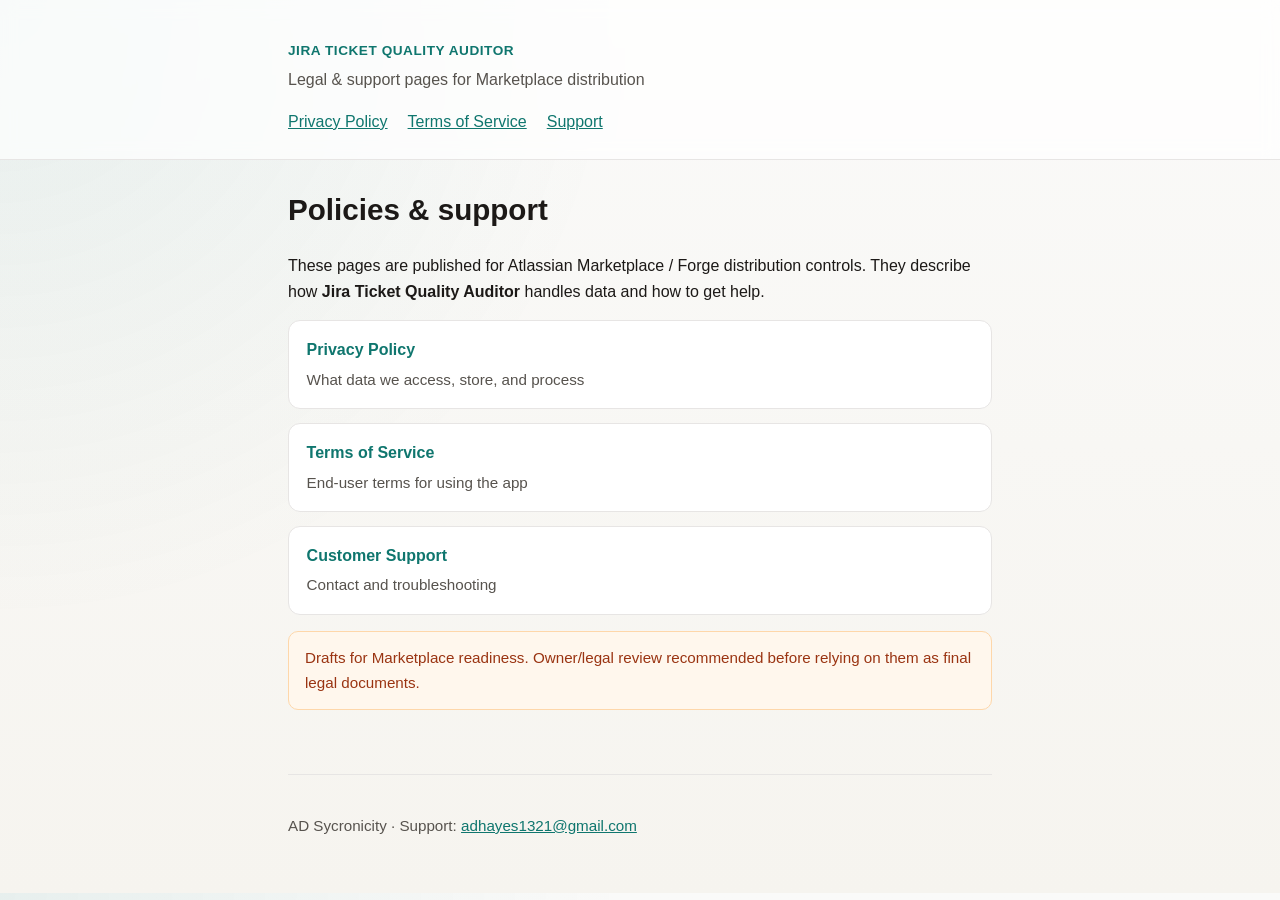
==== index.html @ e15bf725 "Publish privacy, terms, and support pages for Marketplace distribution." ====
<!DOCTYPE html>
<html lang="en">
<head>
  <meta charset="utf-8" />
  <meta name="viewport" content="width=device-width, initial-scale=1" />
  <title>Jira Ticket Quality Auditor — Legal & Support</title>
  <link rel="stylesheet" href="styles.css" />
</head>
<body>
  <header class="site-header">
    <div class="wrap">
      <p class="brand">Jira Ticket Quality Auditor</p>
      <p class="tagline">Legal &amp; support pages for Marketplace distribution</p>
      <nav>
        <a href="privacy.html">Privacy Policy</a>
        <a href="terms.html">Terms of Service</a>
        <a href="support.html">Support</a>
      </nav>
    </div>
  </header>
  <main class="wrap">
    <section>
      <h1>Policies &amp; support</h1>
      <p>
        These pages are published for Atlassian Marketplace / Forge distribution
        controls. They describe how <strong>Jira Ticket Quality Auditor</strong>
        handles data and how to get help.
      </p>
      <ul class="cards">
        <li><a href="privacy.html"><strong>Privacy Policy</strong><span>What data we access, store, and process</span></a></li>
        <li><a href="terms.html"><strong>Terms of Service</strong><span>End-user terms for using the app</span></a></li>
        <li><a href="support.html"><strong>Customer Support</strong><span>Contact and troubleshooting</span></a></li>
      </ul>
      <p class="note">
        Drafts for Marketplace readiness. Owner/legal review recommended before
        relying on them as final legal documents.
      </p>
    </section>
  </main>
  <footer class="site-footer wrap">
    <p>AD Sycronicity · Support: <a href="mailto:adhayes1321@gmail.com">adhayes1321@gmail.com</a></p>
  </footer>
</body>
</html>
---- styles.css ----
:root {
  --bg: #f6f4ef;
  --ink: #1c1917;
  --muted: #57534e;
  --accent: #0f766e;
  --card: #ffffff;
  --line: #e7e5e4;
  --max: 44rem;
}

* { box-sizing: border-box; }
body {
  margin: 0;
  font-family: "Segoe UI", "Helvetica Neue", Arial, sans-serif;
  color: var(--ink);
  background:
    radial-gradient(circle at top left, rgba(15, 118, 110, 0.08), transparent 40%),
    linear-gradient(180deg, #fafaf9, var(--bg));
  line-height: 1.6;
}
.wrap { width: min(100% - 2rem, var(--max)); margin-inline: auto; }
.site-header {
  padding: 2.5rem 0 1.5rem;
  border-bottom: 1px solid var(--line);
  background: rgba(255,255,255,0.7);
  backdrop-filter: blur(8px);
}
.brand {
  margin: 0;
  font-size: 0.85rem;
  letter-spacing: 0.04em;
  text-transform: uppercase;
  color: var(--accent);
  font-weight: 700;
}
.tagline { margin: 0.35rem 0 1rem; color: var(--muted); }
nav { display: flex; flex-wrap: wrap; gap: 0.75rem 1.25rem; }
nav a, a { color: var(--accent); }
main { padding: 2rem 0 3rem; }
h1, h2, h3 { line-height: 1.25; }
h1 { font-size: 1.85rem; margin-top: 0; }
h2 { font-size: 1.2rem; margin-top: 2rem; }
ul.cards {
  list-style: none;
  padding: 0;
  display: grid;
  gap: 0.85rem;
}
ul.cards a {
  display: block;
  text-decoration: none;
  background: var(--card);
  border: 1px solid var(--line);
  border-radius: 12px;
  padding: 1rem 1.1rem;
  color: inherit;
}
ul.cards a strong { display: block; color: var(--accent); margin-bottom: 0.25rem; }
ul.cards a span { color: var(--muted); font-size: 0.95rem; }
.note, .disclaimer {
  background: #fff7ed;
  border: 1px solid #fed7aa;
  border-radius: 10px;
  padding: 0.9rem 1rem;
  color: #9a3412;
  font-size: 0.95rem;
}
.site-footer {
  padding: 1.5rem 0 2.5rem;
  border-top: 1px solid var(--line);
  color: var(--muted);
  font-size: 0.95rem;
}
code { background: #f5f5f4; padding: 0.1rem 0.35rem; border-radius: 4px; }
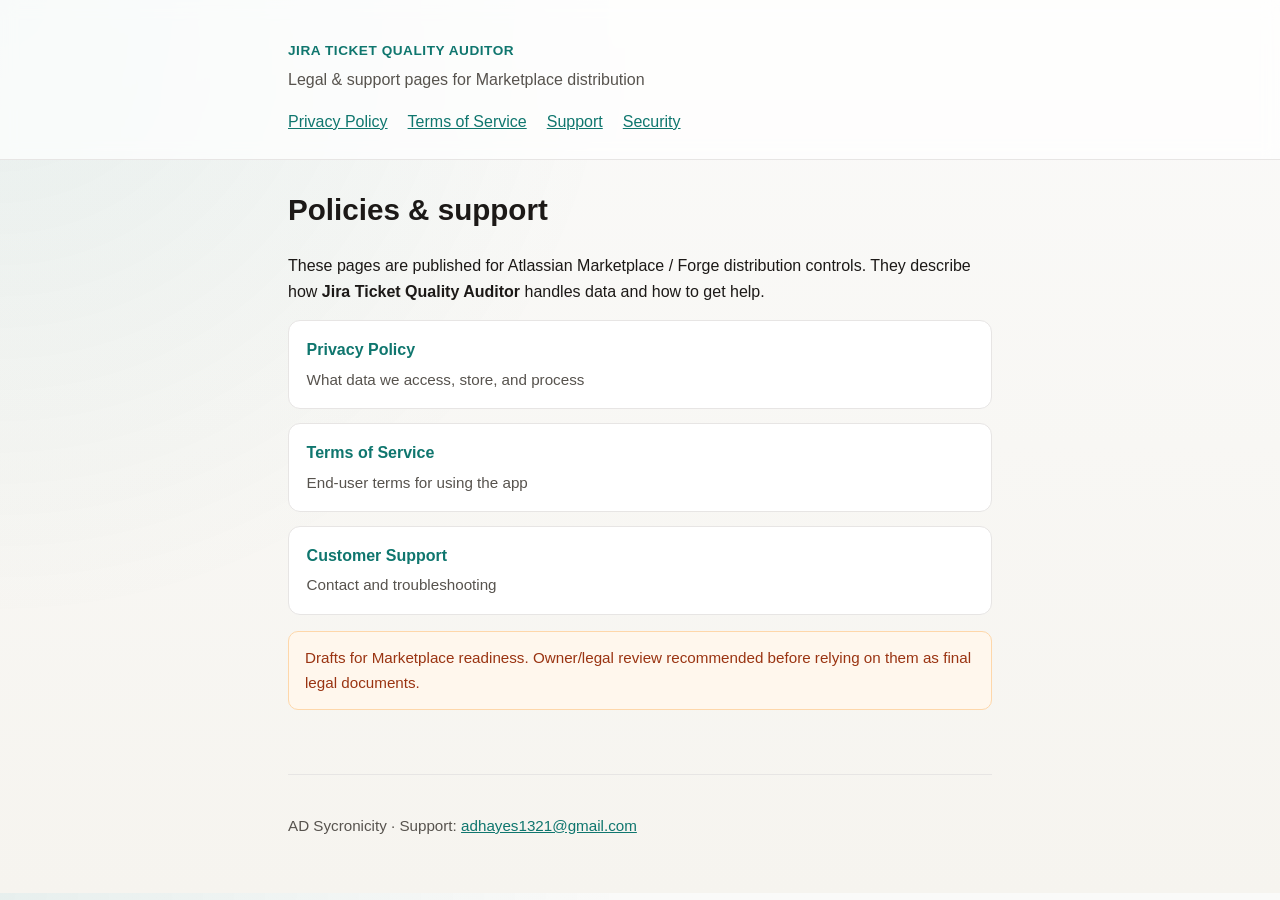
==== commit 3ccd9628: "Add security policy page for Marketplace questionnaire" ====
--- a/index.html
+++ b/index.html
@@ -15,6 +15,7 @@
         <a href="privacy.html">Privacy Policy</a>
         <a href="terms.html">Terms of Service</a>
         <a href="support.html">Support</a>
+        <a href="security.html">Security</a>
       </nav>
     </div>
   </header>
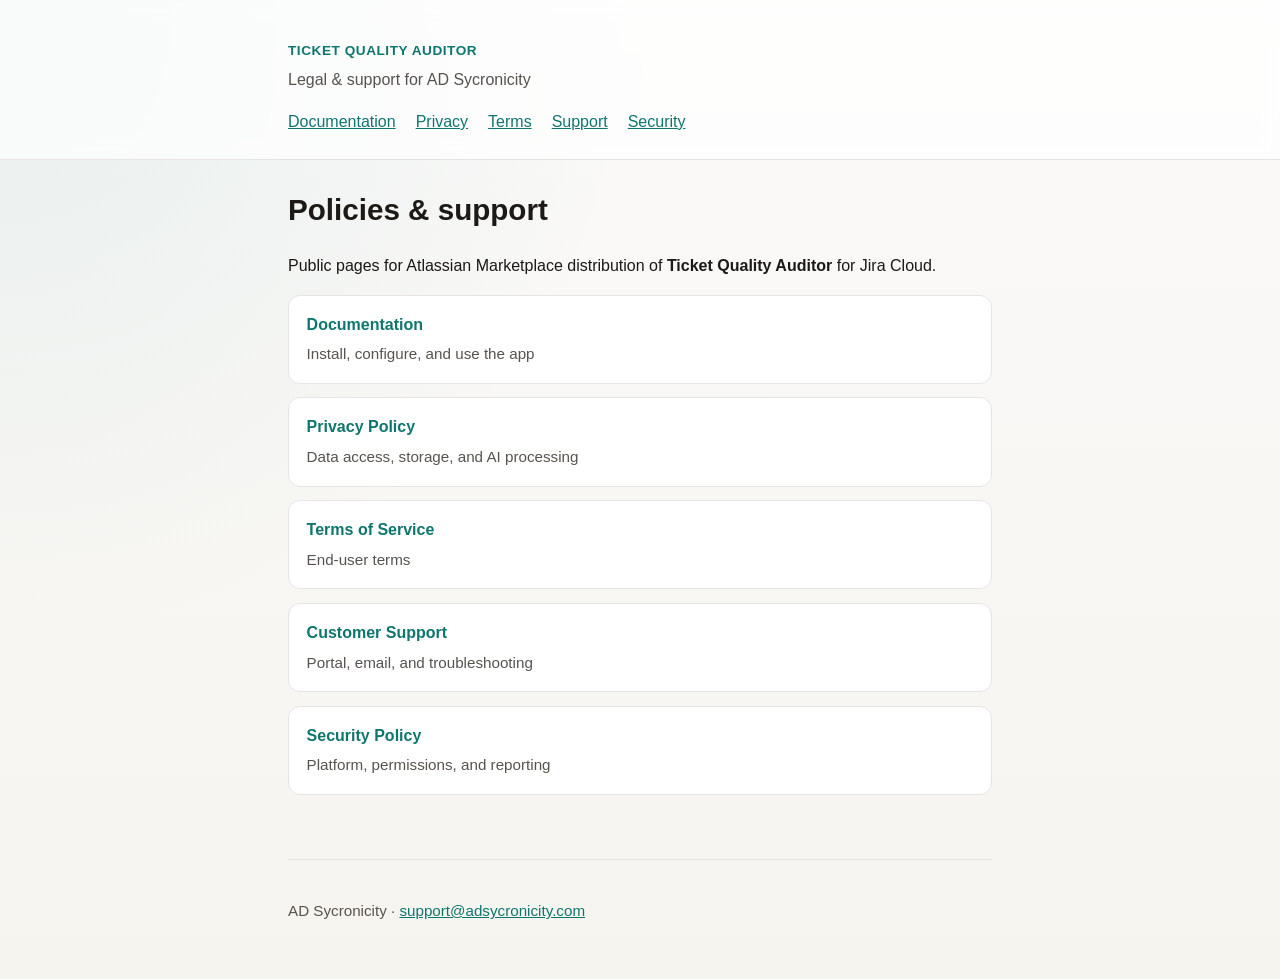
==== commit 3034b929: "Marketplace compliance: trademark-safe name and company emails. Rename to Ticket Quality Auditor, pu" ====
--- a/index.html
+++ b/index.html
@@ -3,17 +3,18 @@
 <head>
   <meta charset="utf-8" />
   <meta name="viewport" content="width=device-width, initial-scale=1" />
-  <title>Jira Ticket Quality Auditor — Legal & Support</title>
+  <title>Ticket Quality Auditor — Legal &amp; Support</title>
   <link rel="stylesheet" href="styles.css" />
 </head>
 <body>
   <header class="site-header">
     <div class="wrap">
-      <p class="brand">Jira Ticket Quality Auditor</p>
-      <p class="tagline">Legal &amp; support pages for Marketplace distribution</p>
+      <p class="brand">Ticket Quality Auditor</p>
+      <p class="tagline">Legal &amp; support for AD Sycronicity</p>
       <nav>
-        <a href="privacy.html">Privacy Policy</a>
-        <a href="terms.html">Terms of Service</a>
+        <a href="docs.html">Documentation</a>
+        <a href="privacy.html">Privacy</a>
+        <a href="terms.html">Terms</a>
         <a href="support.html">Support</a>
         <a href="security.html">Security</a>
       </nav>
@@ -23,23 +24,20 @@
     <section>
       <h1>Policies &amp; support</h1>
       <p>
-        These pages are published for Atlassian Marketplace / Forge distribution
-        controls. They describe how <strong>Jira Ticket Quality Auditor</strong>
-        handles data and how to get help.
+        Public pages for Atlassian Marketplace distribution of
+        <strong>Ticket Quality Auditor</strong> for Jira Cloud.
       </p>
       <ul class="cards">
-        <li><a href="privacy.html"><strong>Privacy Policy</strong><span>What data we access, store, and process</span></a></li>
-        <li><a href="terms.html"><strong>Terms of Service</strong><span>End-user terms for using the app</span></a></li>
-        <li><a href="support.html"><strong>Customer Support</strong><span>Contact and troubleshooting</span></a></li>
+        <li><a href="docs.html"><strong>Documentation</strong><span>Install, configure, and use the app</span></a></li>
+        <li><a href="privacy.html"><strong>Privacy Policy</strong><span>Data access, storage, and AI processing</span></a></li>
+        <li><a href="terms.html"><strong>Terms of Service</strong><span>End-user terms</span></a></li>
+        <li><a href="support.html"><strong>Customer Support</strong><span>Portal, email, and troubleshooting</span></a></li>
+        <li><a href="security.html"><strong>Security Policy</strong><span>Platform, permissions, and reporting</span></a></li>
       </ul>
-      <p class="note">
-        Drafts for Marketplace readiness. Owner/legal review recommended before
-        relying on them as final legal documents.
-      </p>
     </section>
   </main>
   <footer class="site-footer wrap">
-    <p>AD Sycronicity · Support: <a href="mailto:adhayes1321@gmail.com">adhayes1321@gmail.com</a></p>
+    <p>AD Sycronicity · <a href="mailto:support@adsycronicity.com">support@adsycronicity.com</a></p>
   </footer>
 </body>
 </html>
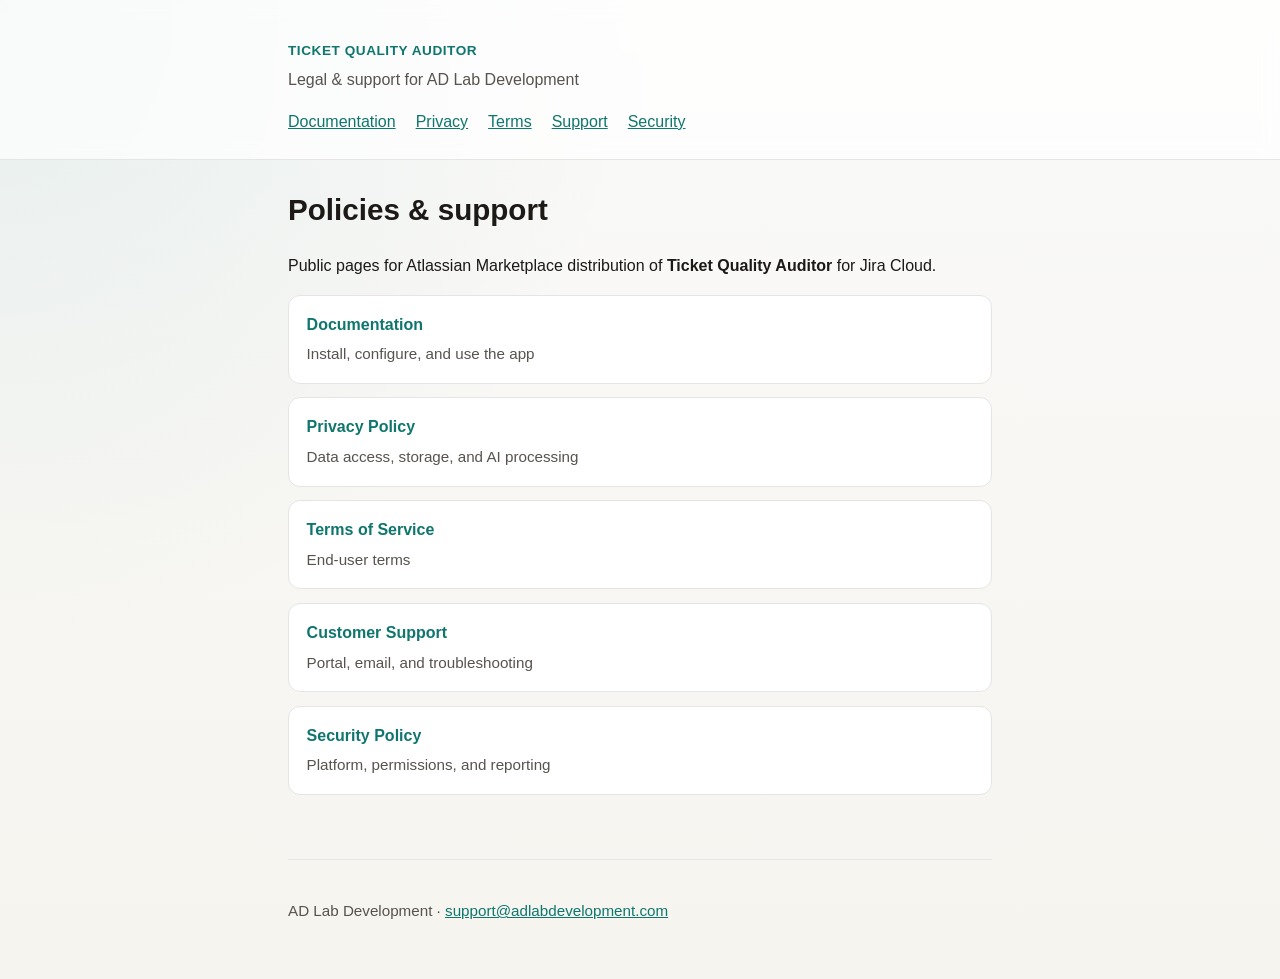
==== commit 0b6b1660: "Update vendor branding to AD Lab Development and adlabdevelopment.com." ====
--- a/index.html
+++ b/index.html
@@ -10,7 +10,7 @@
   <header class="site-header">
     <div class="wrap">
       <p class="brand">Ticket Quality Auditor</p>
-      <p class="tagline">Legal &amp; support for AD Sycronicity</p>
+      <p class="tagline">Legal &amp; support for AD Lab Development</p>
       <nav>
         <a href="docs.html">Documentation</a>
         <a href="privacy.html">Privacy</a>
@@ -37,7 +37,7 @@
     </section>
   </main>
   <footer class="site-footer wrap">
-    <p>AD Sycronicity · <a href="mailto:support@adsycronicity.com">support@adsycronicity.com</a></p>
+    <p>AD Lab Development · <a href="mailto:support@adlabdevelopment.com">support@adlabdevelopment.com</a></p>
   </footer>
 </body>
 </html>
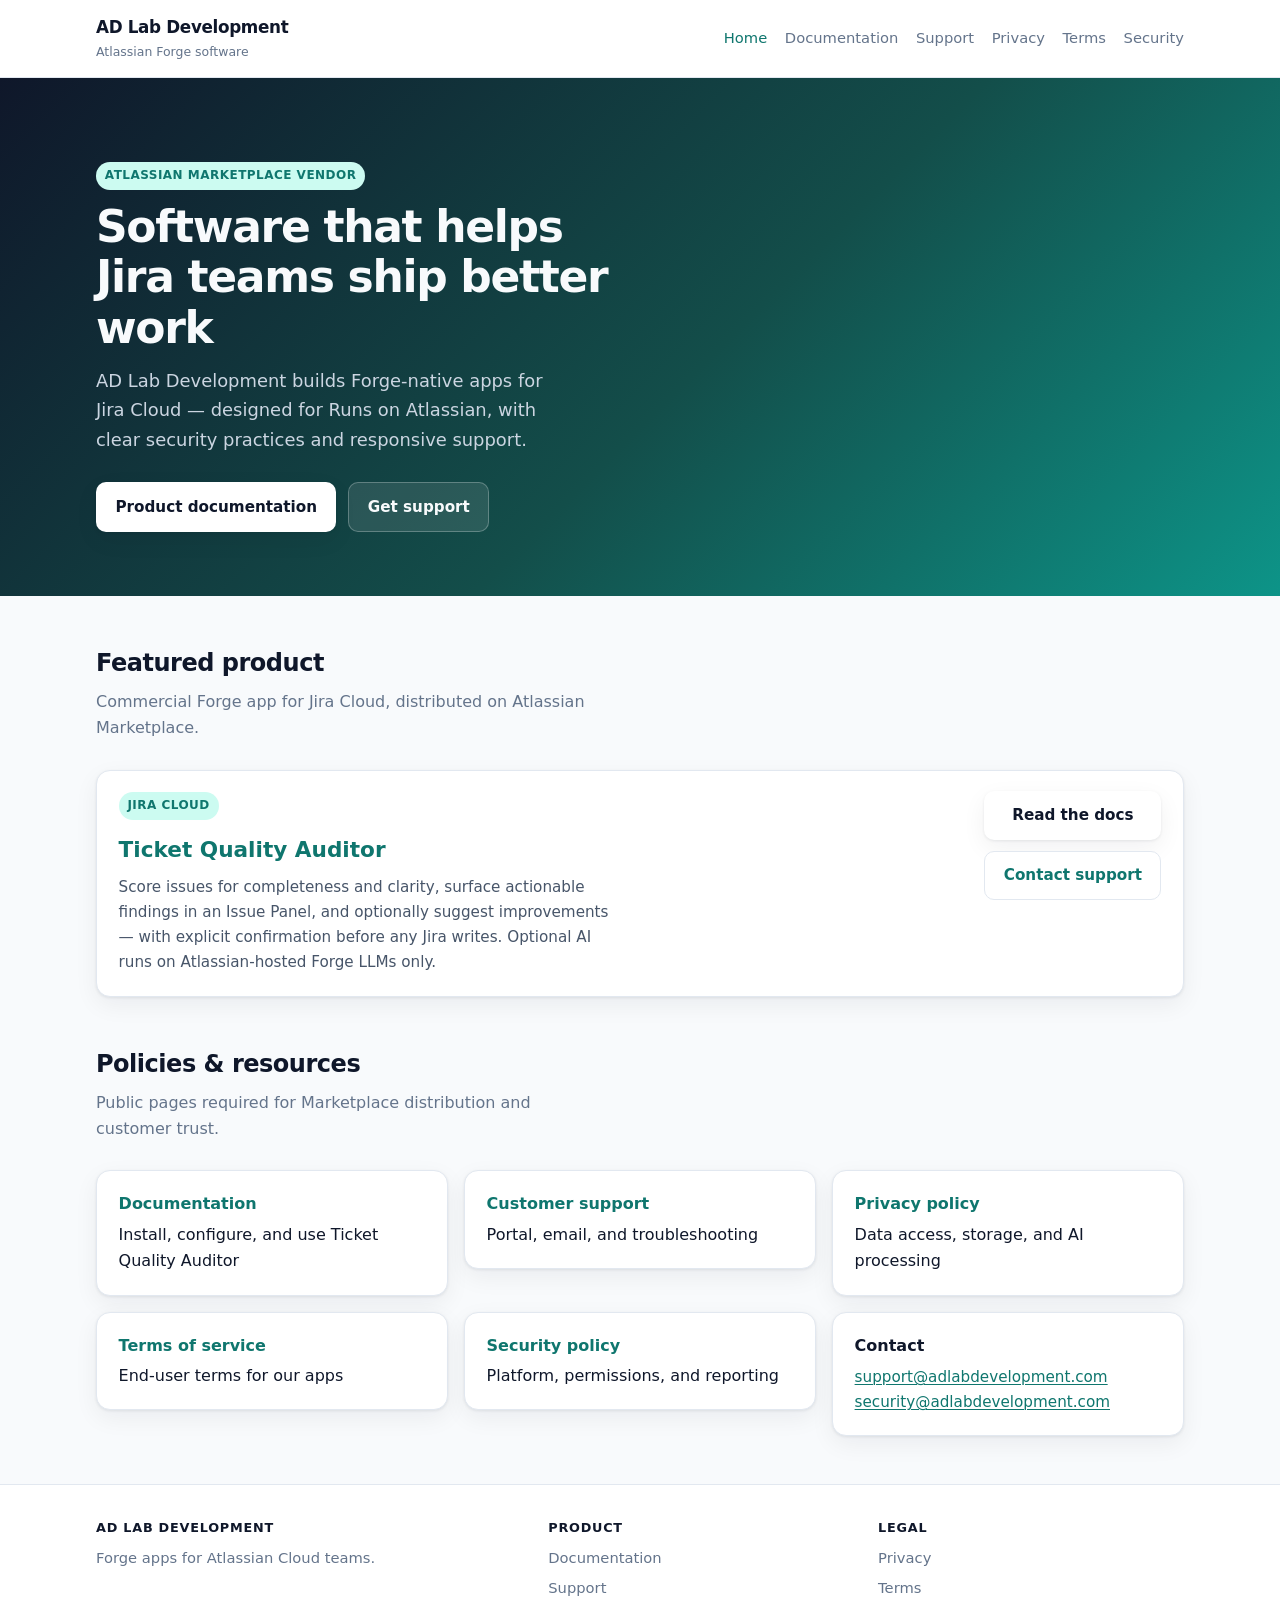
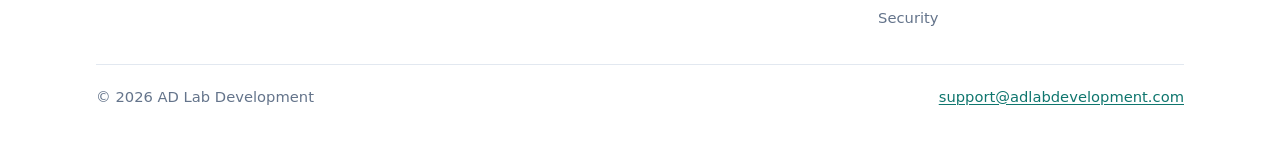
==== commit 80bb021b: "Publish professional site for GitHub Pages with custom domain CNAME." ====
--- a/index.html
+++ b/index.html
@@ -3,41 +3,107 @@
 <head>
   <meta charset="utf-8" />
   <meta name="viewport" content="width=device-width, initial-scale=1" />
-  <title>Ticket Quality Auditor — Legal &amp; Support</title>
+  <meta name="description" content="AD Lab Development builds professional Atlassian Forge apps for Jira Cloud teams." />
+  <title>AD Lab Development</title>
+  <link rel="icon" href="favicon.svg" type="image/svg+xml" />
   <link rel="stylesheet" href="styles.css" />
 </head>
 <body>
   <header class="site-header">
-    <div class="wrap">
-      <p class="brand">Ticket Quality Auditor</p>
-      <p class="tagline">Legal &amp; support for AD Lab Development</p>
+    <div class="wrap-wide inner">
+      <a class="logo" href="index.html">
+        <strong>AD Lab Development</strong>
+        <span>Atlassian Forge software</span>
+      </a>
       <nav>
+        <a href="index.html" aria-current="page">Home</a>
         <a href="docs.html">Documentation</a>
+        <a href="support.html">Support</a>
         <a href="privacy.html">Privacy</a>
         <a href="terms.html">Terms</a>
-        <a href="support.html">Support</a>
         <a href="security.html">Security</a>
       </nav>
     </div>
   </header>
-  <main class="wrap">
-    <section>
-      <h1>Policies &amp; support</h1>
-      <p>
-        Public pages for Atlassian Marketplace distribution of
-        <strong>Ticket Quality Auditor</strong> for Jira Cloud.
+
+  <section class="hero">
+    <div class="wrap-wide">
+      <p class="pill">Atlassian Marketplace vendor</p>
+      <h1>Software that helps Jira teams ship better work</h1>
+      <p class="lead">
+        AD Lab Development builds Forge-native apps for Jira Cloud — designed for
+        Runs on Atlassian, with clear security practices and responsive support.
       </p>
-      <ul class="cards">
-        <li><a href="docs.html"><strong>Documentation</strong><span>Install, configure, and use the app</span></a></li>
-        <li><a href="privacy.html"><strong>Privacy Policy</strong><span>Data access, storage, and AI processing</span></a></li>
-        <li><a href="terms.html"><strong>Terms of Service</strong><span>End-user terms</span></a></li>
-        <li><a href="support.html"><strong>Customer Support</strong><span>Portal, email, and troubleshooting</span></a></li>
-        <li><a href="security.html"><strong>Security Policy</strong><span>Platform, permissions, and reporting</span></a></li>
+      <div class="hero-actions">
+        <a class="btn btn-primary" href="docs.html">Product documentation</a>
+        <a class="btn btn-ghost" href="support.html">Get support</a>
+      </div>
+    </div>
+  </section>
+
+  <section>
+    <div class="wrap-wide">
+      <h2 class="section-title">Featured product</h2>
+      <p class="section-sub">Commercial Forge app for Jira Cloud, distributed on Atlassian Marketplace.</p>
+      <div class="card product-card">
+        <div>
+          <span class="pill">Jira Cloud</span>
+          <h3 style="margin:0.75rem 0 0.5rem;font-size:1.35rem;">Ticket Quality Auditor</h3>
+          <p style="margin:0;color:#475569;max-width:52ch;">
+            Score issues for completeness and clarity, surface actionable findings in an Issue Panel,
+            and optionally suggest improvements — with explicit confirmation before any Jira writes.
+            Optional AI runs on Atlassian-hosted Forge LLMs only.
+          </p>
+        </div>
+        <div style="display:flex;flex-direction:column;gap:0.65rem;min-width:11rem;">
+          <a class="btn btn-primary" href="docs.html" style="text-align:center;">Read the docs</a>
+          <a class="btn btn-ghost" href="support.html" style="text-align:center;color:var(--accent-dark);border-color:var(--line);background:#fff;">Contact support</a>
+        </div>
+      </div>
+    </div>
+  </section>
+
+  <section style="padding-top:0;">
+    <div class="wrap-wide">
+      <h2 class="section-title">Policies &amp; resources</h2>
+      <p class="section-sub">Public pages required for Marketplace distribution and customer trust.</p>
+      <ul class="grid grid-3" style="list-style:none;padding:0;margin:0;">
+        <li><a class="card card-link" href="docs.html"><strong>Documentation</strong><span>Install, configure, and use Ticket Quality Auditor</span></a></li>
+        <li><a class="card card-link" href="support.html"><strong>Customer support</strong><span>Portal, email, and troubleshooting</span></a></li>
+        <li><a class="card card-link" href="privacy.html"><strong>Privacy policy</strong><span>Data access, storage, and AI processing</span></a></li>
+        <li><a class="card card-link" href="terms.html"><strong>Terms of service</strong><span>End-user terms for our apps</span></a></li>
+        <li><a class="card card-link" href="security.html"><strong>Security policy</strong><span>Platform, permissions, and reporting</span></a></li>
+        <li class="card"><strong>Contact</strong><p style="margin-top:0.35rem;"><a href="mailto:support@adlabdevelopment.com">support@adlabdevelopment.com</a><br /><a href="mailto:security@adlabdevelopment.com">security@adlabdevelopment.com</a></p></li>
       </ul>
-    </section>
-  </main>
-  <footer class="site-footer wrap">
-    <p>AD Lab Development · <a href="mailto:support@adlabdevelopment.com">support@adlabdevelopment.com</a></p>
+    </div>
+  </section>
+
+  <footer class="site-footer">
+    <div class="wrap-wide footer-grid">
+      <div>
+        <h4>AD Lab Development</h4>
+        <p style="margin:0;">Forge apps for Atlassian Cloud teams.</p>
+      </div>
+      <div>
+        <h4>Product</h4>
+        <ul>
+          <li><a href="docs.html">Documentation</a></li>
+          <li><a href="support.html">Support</a></li>
+        </ul>
+      </div>
+      <div>
+        <h4>Legal</h4>
+        <ul>
+          <li><a href="privacy.html">Privacy</a></li>
+          <li><a href="terms.html">Terms</a></li>
+          <li><a href="security.html">Security</a></li>
+        </ul>
+      </div>
+    </div>
+    <div class="wrap-wide footer-bottom">
+      <span>© 2026 AD Lab Development</span>
+      <span><a href="mailto:support@adlabdevelopment.com">support@adlabdevelopment.com</a></span>
+    </div>
   </footer>
 </body>
 </html>
--- a/styles.css
+++ b/styles.css
@@ -1,74 +1,329 @@
 :root {
-  --bg: #f6f4ef;
-  --ink: #1c1917;
-  --muted: #57534e;
-  --accent: #0f766e;
-  --card: #ffffff;
-  --line: #e7e5e4;
-  --max: 44rem;
+  --bg: #f8fafc;
+  --bg-elevated: #ffffff;
+  --ink: #0f172a;
+  --muted: #64748b;
+  --accent: #0d9488;
+  --accent-dark: #0f766e;
+  --accent-soft: #ccfbf1;
+  --line: #e2e8f0;
+  --hero: linear-gradient(135deg, #0f172a 0%, #134e4a 55%, #0d9488 100%);
+  --shadow: 0 1px 3px rgba(15, 23, 42, 0.08), 0 8px 24px rgba(15, 23, 42, 0.06);
+  --radius: 14px;
+  --max: 46rem;
+  --max-wide: 68rem;
 }
 
 * { box-sizing: border-box; }
+
+html { scroll-behavior: smooth; }
+
 body {
   margin: 0;
-  font-family: "Segoe UI", "Helvetica Neue", Arial, sans-serif;
-  color: var(--ink);
-  background:
-    radial-gradient(circle at top left, rgba(15, 118, 110, 0.08), transparent 40%),
-    linear-gradient(180deg, #fafaf9, var(--bg));
-  line-height: 1.6;
-}
+  font-family: "Segoe UI", system-ui, -apple-system, BlinkMacSystemFont, "Helvetica Neue", Arial, sans-serif;
+  color: var(--ink);
+  background: var(--bg);
+  line-height: 1.65;
+  -webkit-font-smoothing: antialiased;
+}
+
+a { color: var(--accent-dark); text-decoration-thickness: 1px; text-underline-offset: 2px; }
+a:hover { color: var(--accent); }
+
 .wrap { width: min(100% - 2rem, var(--max)); margin-inline: auto; }
+.wrap-wide { width: min(100% - 2rem, var(--max-wide)); margin-inline: auto; }
+
+/* Header */
 .site-header {
-  padding: 2.5rem 0 1.5rem;
+  position: sticky;
+  top: 0;
+  z-index: 50;
+  background: rgba(255, 255, 255, 0.92);
+  backdrop-filter: blur(10px);
   border-bottom: 1px solid var(--line);
-  background: rgba(255,255,255,0.7);
-  backdrop-filter: blur(8px);
-}
-.brand {
+}
+
+.site-header .inner {
+  display: flex;
+  align-items: center;
+  justify-content: space-between;
+  gap: 1rem;
+  padding: 0.9rem 0;
+  flex-wrap: wrap;
+}
+
+.logo {
+  display: flex;
+  flex-direction: column;
+  text-decoration: none;
+  color: inherit;
+}
+
+.logo strong {
+  font-size: 1.05rem;
+  letter-spacing: -0.02em;
+  color: var(--ink);
+}
+
+.logo span {
+  font-size: 0.78rem;
+  color: var(--muted);
+  font-weight: 500;
+}
+
+nav {
+  display: flex;
+  flex-wrap: wrap;
+  gap: 0.35rem 1.1rem;
+  font-size: 0.92rem;
+  font-weight: 500;
+}
+
+nav a {
+  color: var(--muted);
+  text-decoration: none;
+}
+
+nav a:hover,
+nav a[aria-current="page"] {
+  color: var(--accent-dark);
+}
+
+/* Hero (home) */
+.hero {
+  background: var(--hero);
+  color: #f8fafc;
+  padding: 4.5rem 0 4rem;
+}
+
+.hero h1 {
+  margin: 0 0 0.75rem;
+  font-size: clamp(2rem, 5vw, 2.75rem);
+  line-height: 1.15;
+  letter-spacing: -0.03em;
+  max-width: 18ch;
+}
+
+.hero .lead {
+  margin: 0 0 1.75rem;
+  font-size: 1.12rem;
+  color: #cbd5e1;
+  max-width: 42ch;
+}
+
+.hero-actions {
+  display: flex;
+  flex-wrap: wrap;
+  gap: 0.75rem;
+}
+
+.btn {
+  display: inline-flex;
+  align-items: center;
+  justify-content: center;
+  padding: 0.7rem 1.15rem;
+  border-radius: 10px;
+  font-weight: 600;
+  font-size: 0.95rem;
+  text-decoration: none;
+  border: 1px solid transparent;
+  transition: transform 0.15s ease, box-shadow 0.15s ease;
+}
+
+.btn:hover { transform: translateY(-1px); }
+
+.btn-primary {
+  background: #ffffff;
+  color: var(--ink);
+  box-shadow: var(--shadow);
+}
+
+.btn-primary:hover { color: var(--ink); }
+
+.btn-ghost {
+  background: rgba(255, 255, 255, 0.1);
+  color: #f8fafc;
+  border-color: rgba(255, 255, 255, 0.25);
+}
+
+.btn-ghost:hover { color: #fff; background: rgba(255, 255, 255, 0.16); }
+
+/* Sections */
+section { padding: 3rem 0; }
+
+.section-title {
+  margin: 0 0 0.35rem;
+  font-size: 1.5rem;
+  letter-spacing: -0.02em;
+}
+
+.section-sub {
+  margin: 0 0 1.75rem;
+  color: var(--muted);
+  max-width: 50ch;
+}
+
+/* Cards */
+.grid {
+  display: grid;
+  gap: 1rem;
+}
+
+@media (min-width: 640px) {
+  .grid-2 { grid-template-columns: repeat(2, 1fr); }
+  .grid-3 { grid-template-columns: repeat(3, 1fr); }
+}
+
+.card {
+  background: var(--bg-elevated);
+  border: 1px solid var(--line);
+  border-radius: var(--radius);
+  padding: 1.25rem 1.35rem;
+  box-shadow: var(--shadow);
+}
+
+.card h3 {
+  margin: 0 0 0.4rem;
+  font-size: 1.05rem;
+  color: var(--accent-dark);
+}
+
+.card p {
   margin: 0;
-  font-size: 0.85rem;
+  color: var(--muted);
+  font-size: 0.95rem;
+}
+
+.card-link {
+  display: block;
+  text-decoration: none;
+  color: inherit;
+  transition: border-color 0.15s ease, transform 0.15s ease;
+}
+
+.card-link:hover {
+  border-color: #99f6e4;
+  transform: translateY(-2px);
+}
+
+.card-link strong {
+  display: block;
+  color: var(--accent-dark);
+  margin-bottom: 0.25rem;
+}
+
+.product-card {
+  display: grid;
+  gap: 1rem;
+  align-items: start;
+}
+
+@media (min-width: 720px) {
+  .product-card { grid-template-columns: 1fr auto; }
+}
+
+.pill {
+  display: inline-block;
+  font-size: 0.75rem;
+  font-weight: 700;
   letter-spacing: 0.04em;
   text-transform: uppercase;
-  color: var(--accent);
-  font-weight: 700;
-}
-.tagline { margin: 0.35rem 0 1rem; color: var(--muted); }
-nav { display: flex; flex-wrap: wrap; gap: 0.75rem 1.25rem; }
-nav a, a { color: var(--accent); }
-main { padding: 2rem 0 3rem; }
-h1, h2, h3 { line-height: 1.25; }
-h1 { font-size: 1.85rem; margin-top: 0; }
-h2 { font-size: 1.2rem; margin-top: 2rem; }
-ul.cards {
-  list-style: none;
-  padding: 0;
-  display: grid;
-  gap: 0.85rem;
-}
-ul.cards a {
-  display: block;
-  text-decoration: none;
-  background: var(--card);
-  border: 1px solid var(--line);
-  border-radius: 12px;
-  padding: 1rem 1.1rem;
-  color: inherit;
-}
-ul.cards a strong { display: block; color: var(--accent); margin-bottom: 0.25rem; }
-ul.cards a span { color: var(--muted); font-size: 0.95rem; }
-.note, .disclaimer {
-  background: #fff7ed;
-  border: 1px solid #fed7aa;
+  background: var(--accent-soft);
+  color: var(--accent-dark);
+  padding: 0.25rem 0.55rem;
+  border-radius: 999px;
+}
+
+/* Prose (legal / docs) */
+main.prose { padding: 2.5rem 0 3.5rem; }
+
+.prose h1 {
+  margin: 0 0 0.5rem;
+  font-size: clamp(1.75rem, 4vw, 2.15rem);
+  letter-spacing: -0.02em;
+  line-height: 1.2;
+}
+
+.prose .meta {
+  color: var(--muted);
+  font-size: 0.95rem;
+  margin-bottom: 1.75rem;
+}
+
+.prose h2 {
+  font-size: 1.15rem;
+  margin: 2rem 0 0.65rem;
+  color: var(--ink);
+}
+
+.prose h3 { font-size: 1rem; margin: 1.5rem 0 0.5rem; }
+
+.prose p, .prose li { color: #334155; }
+
+.prose ul, .prose ol { padding-left: 1.25rem; }
+
+.prose li { margin: 0.35rem 0; }
+
+.prose code {
+  background: #f1f5f9;
+  padding: 0.12rem 0.4rem;
+  border-radius: 5px;
+  font-size: 0.9em;
+}
+
+.note {
+  background: #f0fdfa;
+  border: 1px solid #99f6e4;
   border-radius: 10px;
   padding: 0.9rem 1rem;
-  color: #9a3412;
-  font-size: 0.95rem;
-}
+  color: #115e59;
+  font-size: 0.92rem;
+  margin-bottom: 1.5rem;
+}
+
+/* Footer */
 .site-footer {
-  padding: 1.5rem 0 2.5rem;
   border-top: 1px solid var(--line);
-  color: var(--muted);
-  font-size: 0.95rem;
-}
-code { background: #f5f5f4; padding: 0.1rem 0.35rem; border-radius: 4px; }
+  background: #fff;
+  padding: 2rem 0 2.5rem;
+  color: var(--muted);
+  font-size: 0.92rem;
+}
+
+.footer-grid {
+  display: grid;
+  gap: 1.5rem;
+}
+
+@media (min-width: 640px) {
+  .footer-grid { grid-template-columns: 1.4fr 1fr 1fr; }
+}
+
+.footer-grid h4 {
+  margin: 0 0 0.5rem;
+  font-size: 0.8rem;
+  text-transform: uppercase;
+  letter-spacing: 0.06em;
+  color: var(--ink);
+}
+
+.footer-grid ul {
+  list-style: none;
+  margin: 0;
+  padding: 0;
+}
+
+.footer-grid li { margin: 0.35rem 0; }
+
+.footer-grid a { color: var(--muted); text-decoration: none; }
+.footer-grid a:hover { color: var(--accent-dark); }
+
+.footer-bottom {
+  margin-top: 1.75rem;
+  padding-top: 1.25rem;
+  border-top: 1px solid var(--line);
+  display: flex;
+  flex-wrap: wrap;
+  gap: 0.5rem 1.25rem;
+  justify-content: space-between;
+}
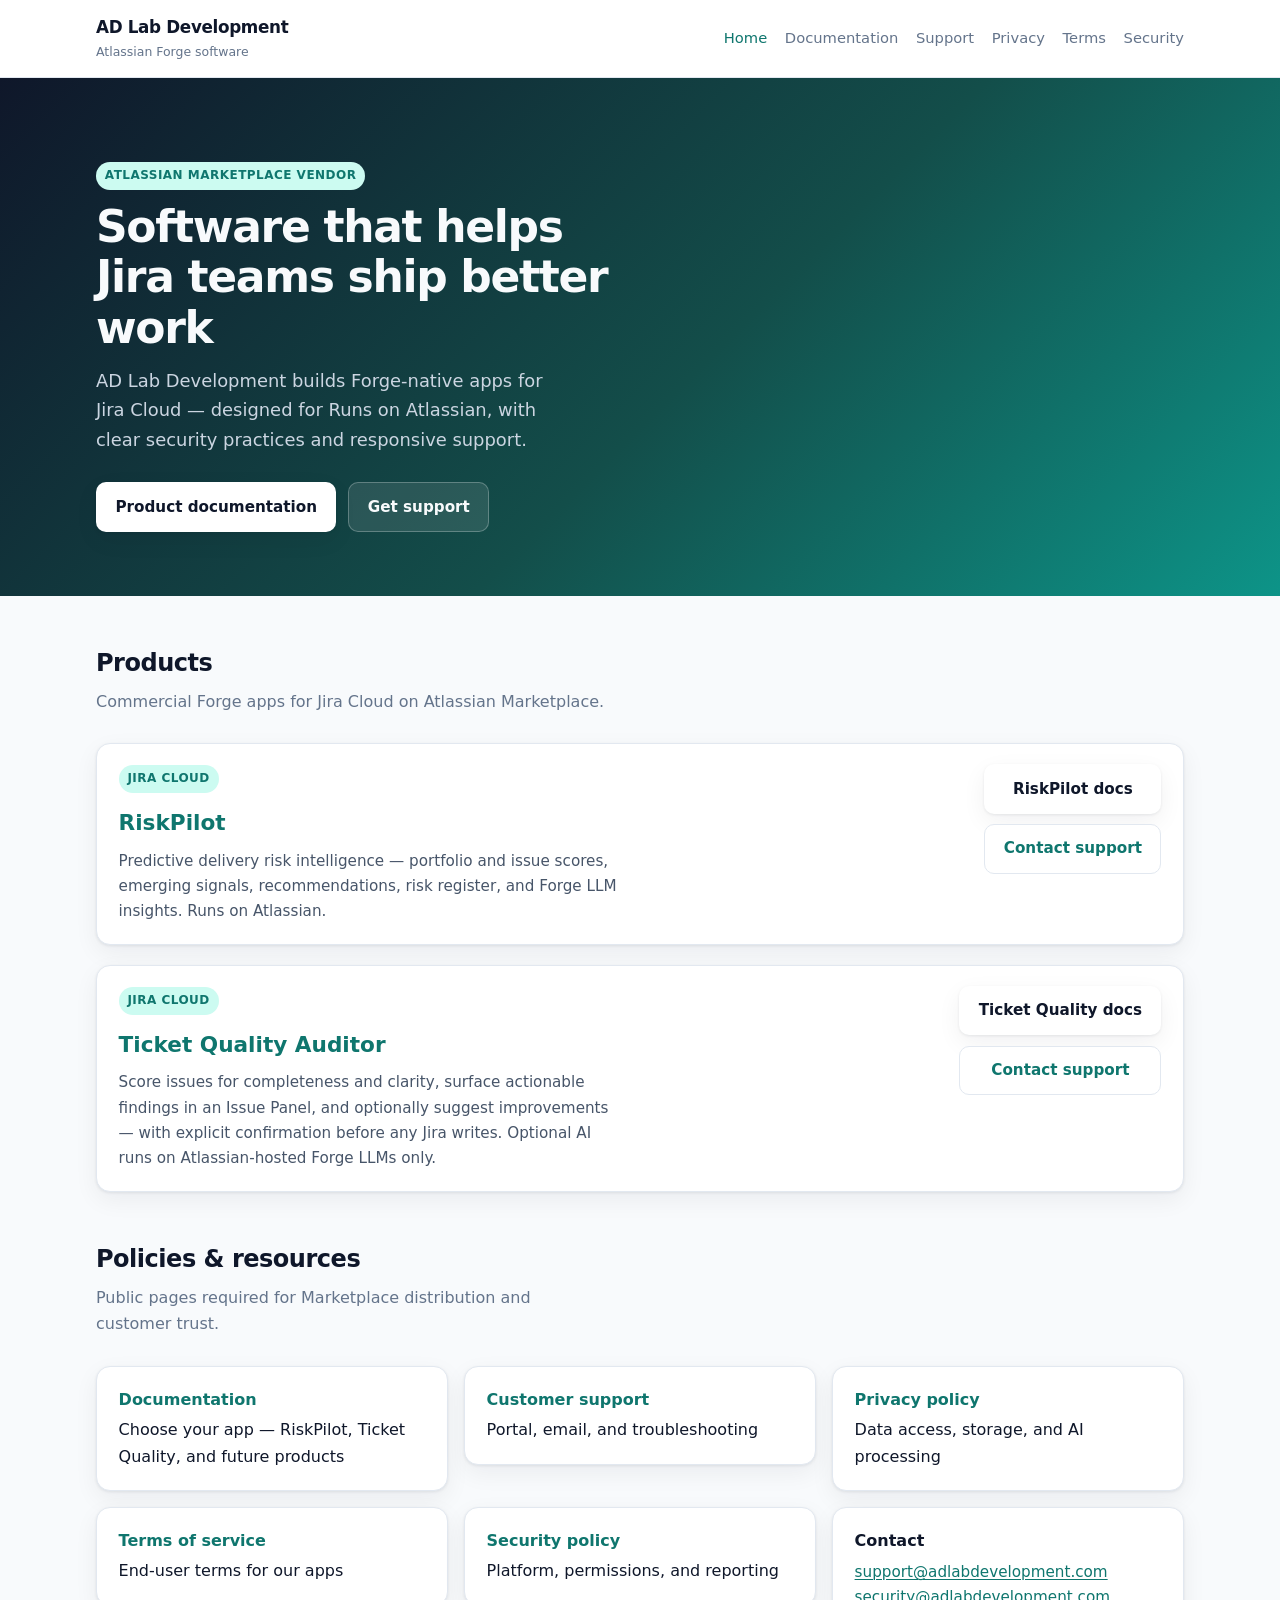
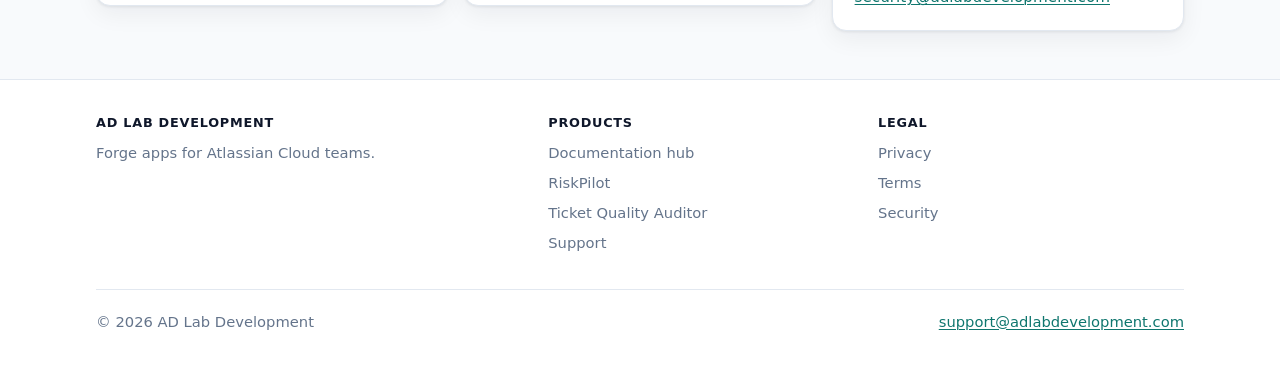
==== commit 0849c630: "Update vendor site for multi-app Marketplace listings" ====
--- a/index.html
+++ b/index.html
@@ -43,8 +43,22 @@
 
   <section>
     <div class="wrap-wide">
-      <h2 class="section-title">Featured product</h2>
-      <p class="section-sub">Commercial Forge app for Jira Cloud, distributed on Atlassian Marketplace.</p>
+      <h2 class="section-title">Products</h2>
+      <p class="section-sub">Commercial Forge apps for Jira Cloud on Atlassian Marketplace.</p>
+      <div class="card product-card" style="margin-bottom:1.25rem;">
+        <div>
+          <span class="pill">Jira Cloud</span>
+          <h3 style="margin:0.75rem 0 0.5rem;font-size:1.35rem;">RiskPilot</h3>
+          <p style="margin:0;color:#475569;max-width:52ch;">
+            Predictive delivery risk intelligence — portfolio and issue scores, emerging signals,
+            recommendations, risk register, and Forge LLM insights. Runs on Atlassian.
+          </p>
+        </div>
+        <div style="display:flex;flex-direction:column;gap:0.65rem;min-width:11rem;">
+          <a class="btn btn-primary" href="riskpilot-docs.html" style="text-align:center;">RiskPilot docs</a>
+          <a class="btn btn-ghost" href="support.html" style="text-align:center;color:var(--accent-dark);border-color:var(--line);background:#fff;">Contact support</a>
+        </div>
+      </div>
       <div class="card product-card">
         <div>
           <span class="pill">Jira Cloud</span>
@@ -56,7 +70,7 @@
           </p>
         </div>
         <div style="display:flex;flex-direction:column;gap:0.65rem;min-width:11rem;">
-          <a class="btn btn-primary" href="docs.html" style="text-align:center;">Read the docs</a>
+          <a class="btn btn-primary" href="ticket-quality-docs.html" style="text-align:center;">Ticket Quality docs</a>
           <a class="btn btn-ghost" href="support.html" style="text-align:center;color:var(--accent-dark);border-color:var(--line);background:#fff;">Contact support</a>
         </div>
       </div>
@@ -68,7 +82,7 @@
       <h2 class="section-title">Policies &amp; resources</h2>
       <p class="section-sub">Public pages required for Marketplace distribution and customer trust.</p>
       <ul class="grid grid-3" style="list-style:none;padding:0;margin:0;">
-        <li><a class="card card-link" href="docs.html"><strong>Documentation</strong><span>Install, configure, and use Ticket Quality Auditor</span></a></li>
+        <li><a class="card card-link" href="docs.html"><strong>Documentation</strong><span>Choose your app — RiskPilot, Ticket Quality, and future products</span></a></li>
         <li><a class="card card-link" href="support.html"><strong>Customer support</strong><span>Portal, email, and troubleshooting</span></a></li>
         <li><a class="card card-link" href="privacy.html"><strong>Privacy policy</strong><span>Data access, storage, and AI processing</span></a></li>
         <li><a class="card card-link" href="terms.html"><strong>Terms of service</strong><span>End-user terms for our apps</span></a></li>
@@ -85,9 +99,11 @@
         <p style="margin:0;">Forge apps for Atlassian Cloud teams.</p>
       </div>
       <div>
-        <h4>Product</h4>
+        <h4>Products</h4>
         <ul>
-          <li><a href="docs.html">Documentation</a></li>
+          <li><a href="docs.html">Documentation hub</a></li>
+          <li><a href="riskpilot-docs.html">RiskPilot</a></li>
+          <li><a href="ticket-quality-docs.html">Ticket Quality Auditor</a></li>
           <li><a href="support.html">Support</a></li>
         </ul>
       </div>
